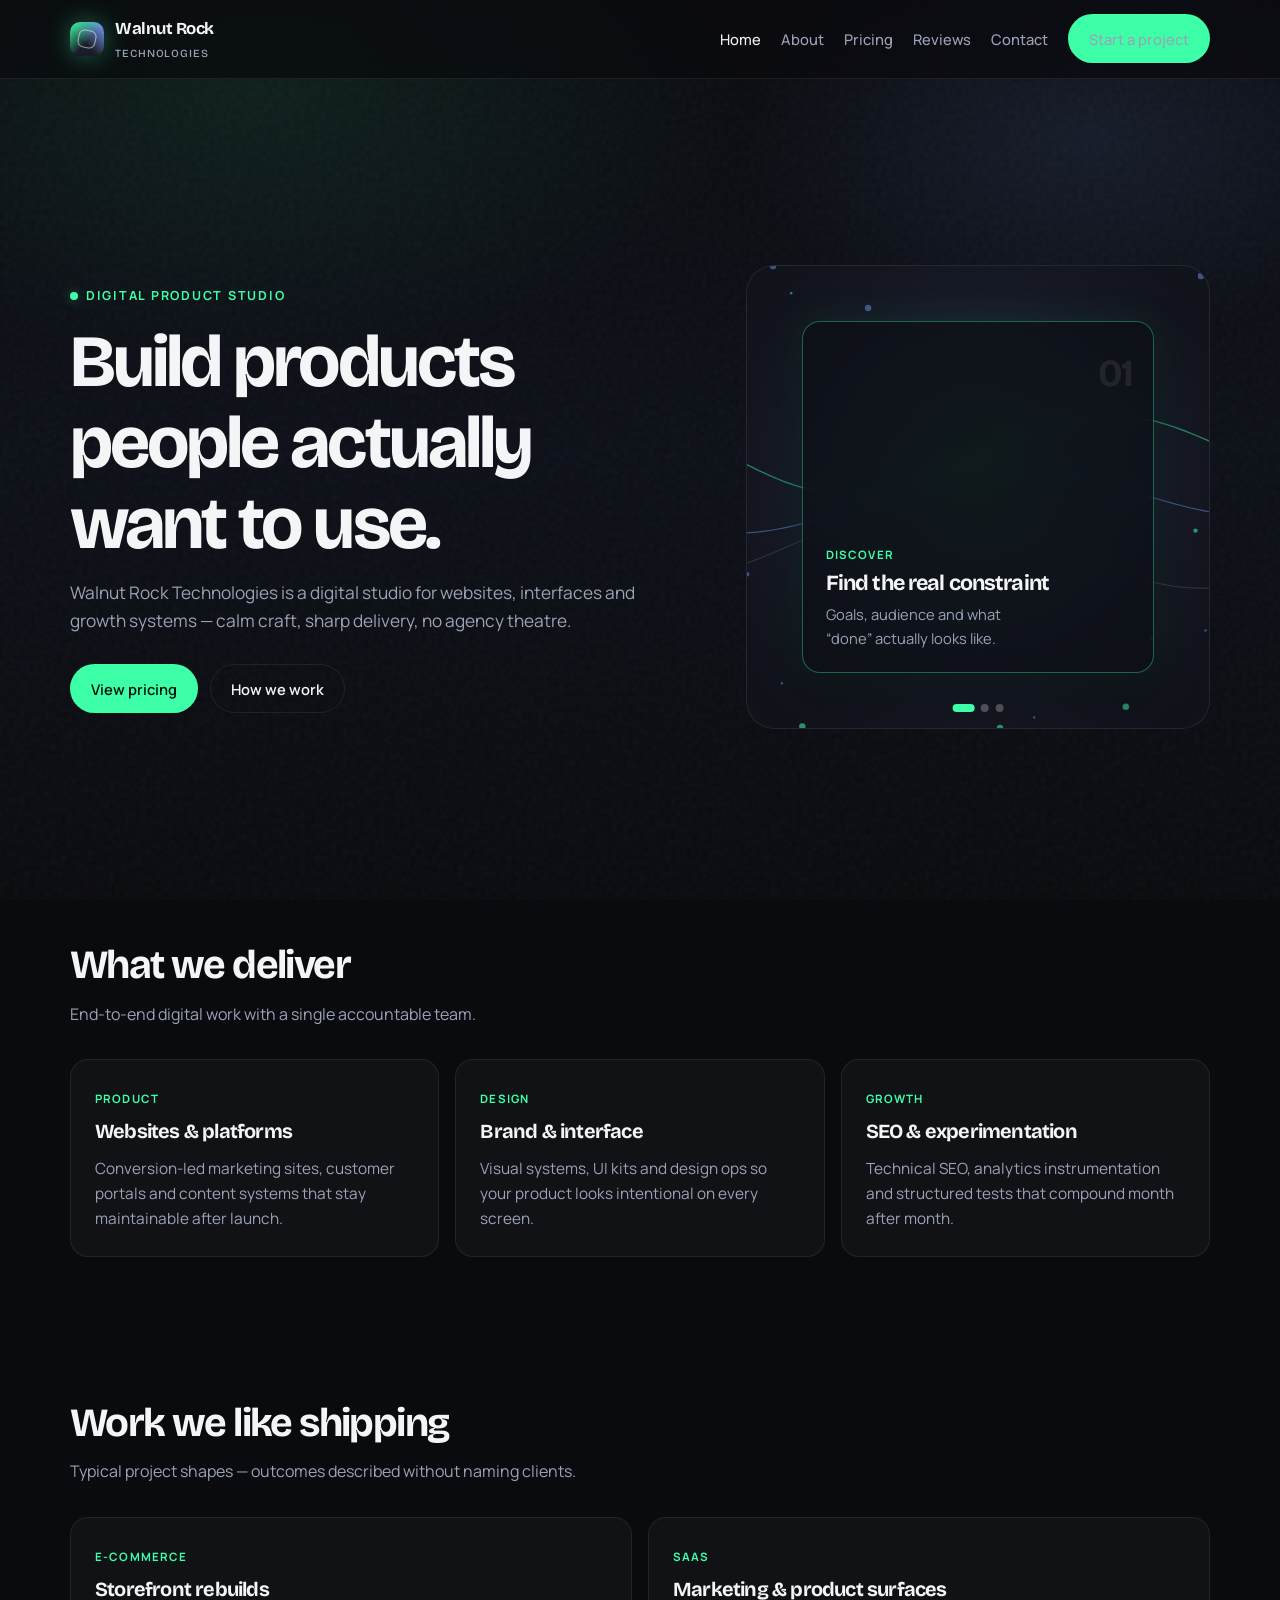
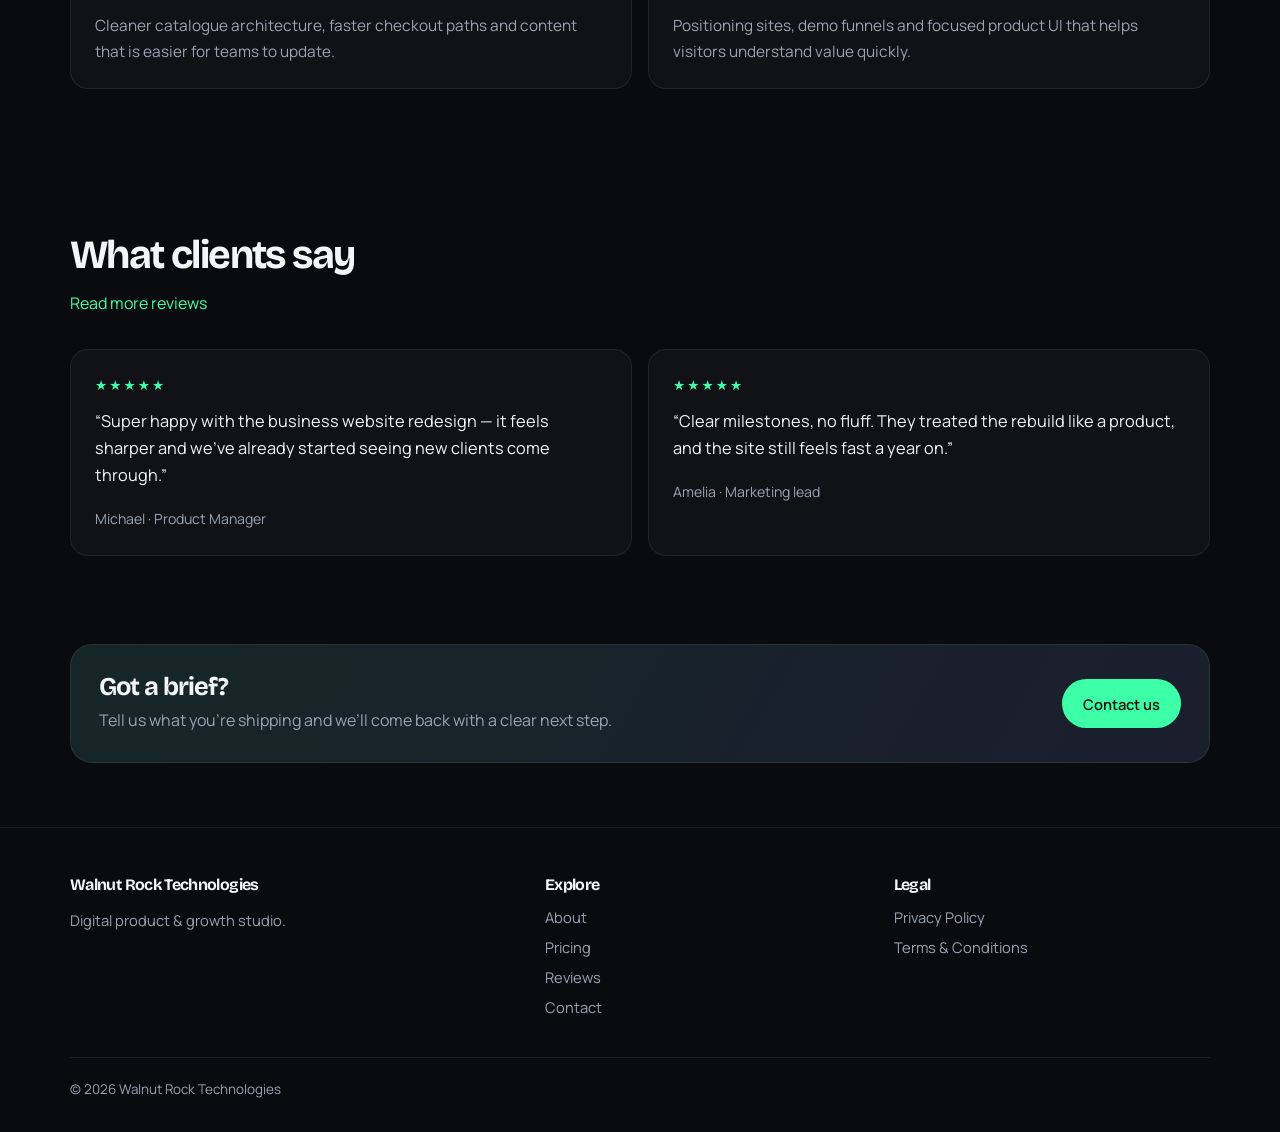
==== index.html @ b3d30205 "Force Pages rebuild with nojekyll" ====
<!DOCTYPE html>
<html lang="en-GB">
<head>
  <meta charset="utf-8" />
  <meta name="viewport" content="width=device-width, initial-scale=1" />
  <title>Walnut Rock Technologies | Digital product &amp; growth studio</title>
  <meta name="description" content="Walnut Rock Technologies designs and builds websites, product interfaces and growth systems for ambitious brands." />
  <link rel="preconnect" href="https://fonts.googleapis.com" />
  <link rel="preconnect" href="https://fonts.gstatic.com" crossorigin />
  <link href="https://fonts.googleapis.com/css2?family=Bricolage+Grotesque:opsz,wght@12..96,500;12..96,700&family=Manrope:wght@400;500;600;700&display=swap" rel="stylesheet" />
  <link rel="stylesheet" href="css/styles.css" />
</head>
<body>
  <div class="progress" aria-hidden="true"></div>
  <div class="noise" aria-hidden="true"></div>

  <header class="site-header">
    <div class="wrap nav">
      <a class="brand" href="index.html">
        <span class="brand-mark" aria-hidden="true"></span>
        <span>Walnut Rock<small>Technologies</small></span>
      </a>
      <button class="menu-toggle" type="button" aria-expanded="false" aria-label="Menu">Menu</button>
      <nav class="nav-links" aria-label="Primary">
        <a href="index.html" aria-current="page">Home</a>
        <a href="about.html">About</a>
        <a href="pricing.html">Pricing</a>
        <a href="reviews.html">Reviews</a>
        <a href="contact.html">Contact</a>
        <a class="btn btn-primary" href="contact.html">Start a project</a>
      </nav>
    </div>
  </header>

  <main>
    <section class="hero">
      <div class="wrap hero-grid">
        <div>
          <p class="eyebrow">Digital product studio</p>
          <h1>
            <span class="line"><span>Build products</span></span>
            <span class="line"><span>people actually</span></span>
            <span class="line"><span>want to use.</span></span>
          </h1>
          <p class="lead">Walnut Rock Technologies is a digital studio for websites, interfaces and growth systems — calm craft, sharp delivery, no agency theatre.</p>
          <div class="hero-actions">
            <a class="btn btn-primary" href="pricing.html">View pricing</a>
            <a class="btn btn-ghost" href="about.html">How we work</a>
          </div>
        </div>
        <aside class="hero-stage reveal" aria-label="How we work">
          <canvas class="hero-canvas" aria-hidden="true"></canvas>
          <div class="stage-stack">
            <article class="stage-card active">
              <span class="stage-index">01</span>
              <span class="tag">Discover</span>
              <h3>Find the real constraint</h3>
              <p>Goals, audience and what “done” actually looks like.</p>
            </article>
            <article class="stage-card">
              <span class="stage-index">02</span>
              <span class="tag">Craft</span>
              <h3>Shape the product</h3>
              <p>Interface, content and systems built to stay maintainable.</p>
            </article>
            <article class="stage-card">
              <span class="stage-index">03</span>
              <span class="tag">Launch</span>
              <h3>Ship, then sharpen</h3>
              <p>Go live cleanly, then improve from real signals.</p>
            </article>
          </div>
          <div class="stage-dots" role="tablist" aria-label="Process steps">
            <button type="button" aria-label="Discover" aria-current="true"></button>
            <button type="button" aria-label="Craft"></button>
            <button type="button" aria-label="Launch"></button>
          </div>
        </aside>
      </div>
    </section>

    <section class="section">
      <div class="wrap">
        <div class="section-head reveal">
          <h2>What we deliver</h2>
          <p>End-to-end digital work with a single accountable team.</p>
        </div>
        <div class="cards three">
          <article class="card reveal">
            <span class="tag">Product</span>
            <h3>Websites &amp; platforms</h3>
            <p>Conversion-led marketing sites, customer portals and content systems that stay maintainable after launch.</p>
          </article>
          <article class="card reveal">
            <span class="tag">Design</span>
            <h3>Brand &amp; interface</h3>
            <p>Visual systems, UI kits and design ops so your product looks intentional on every screen.</p>
          </article>
          <article class="card reveal">
            <span class="tag">Growth</span>
            <h3>SEO &amp; experimentation</h3>
            <p>Technical SEO, analytics instrumentation and structured tests that compound month after month.</p>
          </article>
        </div>
      </div>
    </section>

    <section class="section">
      <div class="wrap">
        <div class="section-head reveal">
          <h2>Work we like shipping</h2>
          <p>Typical project shapes — outcomes described without naming clients.</p>
        </div>
        <div class="cards two">
          <article class="card reveal">
            <span class="tag">E-commerce</span>
            <h3>Storefront rebuilds</h3>
            <p>Cleaner catalogue architecture, faster checkout paths and content that is easier for teams to update.</p>
          </article>
          <article class="card reveal">
            <span class="tag">SaaS</span>
            <h3>Marketing &amp; product surfaces</h3>
            <p>Positioning sites, demo funnels and focused product UI that helps visitors understand value quickly.</p>
          </article>
        </div>
      </div>
    </section>

    <section class="section">
      <div class="wrap">
        <div class="section-head reveal">
          <h2>What clients say</h2>
          <p><a href="reviews.html">Read more reviews</a></p>
        </div>
        <div class="cards two">
          <blockquote class="quote reveal">
            <div class="stars" aria-label="5 out of 5">★★★★★</div>
            <p>“Super happy with the business website redesign — it feels sharper and we’ve already started seeing new clients come through.”</p>
            <cite>Michael · Product Manager</cite>
          </blockquote>
          <blockquote class="quote reveal">
            <div class="stars" aria-label="5 out of 5">★★★★★</div>
            <p>“Clear milestones, no fluff. They treated the rebuild like a product, and the site still feels fast a year on.”</p>
            <cite>Amelia · Marketing lead</cite>
          </blockquote>
        </div>
      </div>
    </section>

    <div class="wrap cta-band reveal">
      <div>
        <h2>Got a brief?</h2>
        <p>Tell us what you’re shipping and we’ll come back with a clear next step.</p>
      </div>
      <a class="btn btn-primary" href="contact.html">Contact us</a>
    </div>
  </main>

  <footer class="site-footer">
    <div class="wrap footer-grid">
      <div>
        <h3>Walnut Rock Technologies</h3>
        <p>Digital product &amp; growth studio.</p>
      </div>
      <div>
        <h3>Explore</h3>
        <ul>
          <li><a href="about.html">About</a></li>
          <li><a href="pricing.html">Pricing</a></li>
          <li><a href="reviews.html">Reviews</a></li>
          <li><a href="contact.html">Contact</a></li>
        </ul>
      </div>
      <div>
        <h3>Legal</h3>
        <ul>
          <li><a href="privacy.html">Privacy Policy</a></li>
          <li><a href="terms.html">Terms &amp; Conditions</a></li>
        </ul>
      </div>
    </div>
    <div class="wrap footer-bottom">
      <span>© <span data-year></span> Walnut Rock Technologies</span>
    </div>
  </footer>
  <script src="js/main.js"></script>
</body>
</html>
---- css/styles.css ----
:root {
  --bg: #0a0b0f;
  --bg-elev: #12141c;
  --bg-card: rgba(255, 255, 255, 0.03);
  --ink: #f4f5f7;
  --muted: #9aa3b5;
  --line: rgba(255, 255, 255, 0.08);
  --accent: #3dffa8;
  --accent-dim: rgba(61, 255, 168, 0.14);
  --accent-2: #7aa2ff;
  --glow: rgba(61, 255, 168, 0.35);
  --radius: 18px;
  --max: 1140px;
  --font: "Manrope", system-ui, sans-serif;
  --display: "Bricolage Grotesque", "Manrope", sans-serif;
  --ease: cubic-bezier(0.22, 1, 0.36, 1);
}

*,
*::before,
*::after {
  box-sizing: border-box;
}

html {
  scroll-behavior: smooth;
  background: var(--bg);
}

html.js .reveal {
  opacity: 0;
  transform: translateY(28px);
  transition: opacity 0.7s var(--ease), transform 0.7s var(--ease);
}

html.js .reveal.visible {
  opacity: 1;
  transform: none;
}

body {
  margin: 0;
  font-family: var(--font);
  color: var(--ink);
  background: var(--bg);
  line-height: 1.65;
  min-height: 100vh;
  overflow-x: hidden;
}

body::before {
  content: "";
  position: fixed;
  inset: 0;
  pointer-events: none;
  z-index: 0;
  background:
    radial-gradient(900px 500px at var(--mx, 20%) var(--my, 10%), rgba(61, 255, 168, 0.08), transparent 55%),
    radial-gradient(700px 420px at 85% 15%, rgba(122, 162, 255, 0.1), transparent 50%),
    linear-gradient(180deg, #0a0b0f 0%, #0d1018 50%, #0a0b0f 100%);
}

.noise {
  position: fixed;
  inset: 0;
  pointer-events: none;
  z-index: 1;
  opacity: 0.04;
  background-image: url("data:image/svg+xml,%3Csvg viewBox='0 0 200 200' xmlns='http://www.w3.org/2000/svg'%3E%3Cfilter id='n'%3E%3CfeTurbulence type='fractalNoise' baseFrequency='0.85' numOctaves='3' stitchTiles='stitch'/%3E%3C/filter%3E%3Crect width='100%25' height='100%25' filter='url(%23n)'/%3E%3C/svg%3E");
}

.progress {
  position: fixed;
  top: 0;
  left: 0;
  height: 2px;
  width: 0%;
  z-index: 100;
  background: linear-gradient(90deg, var(--accent), var(--accent-2));
  box-shadow: 0 0 12px var(--glow);
}

.wrap {
  width: min(var(--max), calc(100% - 2rem));
  margin-inline: auto;
  position: relative;
  z-index: 2;
}

a {
  color: var(--accent);
  text-decoration: none;
  transition: color 0.2s ease;
}

a:hover {
  color: #9affd0;
}

.site-header {
  position: sticky;
  top: 0;
  z-index: 50;
  backdrop-filter: blur(18px) saturate(1.2);
  background: rgba(10, 11, 15, 0.72);
  border-bottom: 1px solid var(--line);
}

.nav {
  display: flex;
  align-items: center;
  justify-content: space-between;
  gap: 1rem;
  padding: 0.9rem 0;
}

.brand {
  display: flex;
  align-items: center;
  gap: 0.7rem;
  color: var(--ink);
  font-family: var(--display);
  font-weight: 700;
  letter-spacing: -0.03em;
  font-size: 1.05rem;
}

.brand small {
  display: block;
  font-size: 0.68rem;
  font-weight: 500;
  color: var(--muted);
  letter-spacing: 0.08em;
  text-transform: uppercase;
  margin-top: 0.1rem;
}

.brand-mark {
  width: 34px;
  height: 34px;
  border-radius: 10px;
  background:
    linear-gradient(135deg, var(--accent) 0%, transparent 55%),
    linear-gradient(225deg, var(--accent-2) 0%, #1a1d28 60%);
  box-shadow: 0 0 24px var(--glow);
  position: relative;
  overflow: hidden;
}

.brand-mark::after {
  content: "";
  position: absolute;
  inset: 8px;
  border: 1.5px solid rgba(255, 255, 255, 0.55);
  border-radius: 6px;
  transform: rotate(12deg);
}

.nav-links {
  display: flex;
  align-items: center;
  gap: 1.25rem;
}

.nav-links a {
  color: var(--muted);
  font-size: 0.92rem;
  font-weight: 500;
}

.nav-links a:hover,
.nav-links a[aria-current="page"] {
  color: var(--ink);
}

.menu-toggle {
  display: none;
  background: transparent;
  border: 1px solid var(--line);
  color: var(--ink);
  border-radius: 999px;
  padding: 0.45rem 0.9rem;
  font: inherit;
  cursor: pointer;
}

.btn {
  display: inline-flex;
  align-items: center;
  justify-content: center;
  gap: 0.45rem;
  border-radius: 999px;
  padding: 0.72rem 1.25rem;
  font-weight: 600;
  font-size: 0.92rem;
  border: 1px solid transparent;
  cursor: pointer;
  transition: transform 0.25s var(--ease), box-shadow 0.25s var(--ease), background 0.25s ease, border-color 0.25s ease;
  will-change: transform;
}

.btn-primary {
  background: var(--accent);
  color: #06140f;
  box-shadow: 0 0 0 0 var(--glow);
}

.btn-primary:hover {
  color: #06140f;
  transform: translateY(-2px);
  box-shadow: 0 10px 30px var(--glow);
}

.btn-ghost {
  background: transparent;
  color: var(--ink);
  border-color: var(--line);
}

.btn-ghost:hover {
  color: var(--ink);
  border-color: rgba(61, 255, 168, 0.4);
  background: var(--accent-dim);
}

.hero {
  position: relative;
  padding: clamp(4rem, 12vh, 7rem) 0 4rem;
  min-height: min(88vh, 820px);
  display: flex;
  align-items: center;
}

.hero-grid {
  display: grid;
  grid-template-columns: 1.15fr 0.85fr;
  gap: 3rem;
  align-items: center;
}

.eyebrow {
  display: inline-flex;
  align-items: center;
  gap: 0.5rem;
  color: var(--accent);
  font-size: 0.78rem;
  font-weight: 700;
  letter-spacing: 0.14em;
  text-transform: uppercase;
  margin: 0 0 1rem;
}

.eyebrow::before {
  content: "";
  width: 8px;
  height: 8px;
  border-radius: 50%;
  background: var(--accent);
  box-shadow: 0 0 12px var(--glow);
  animation: pulse 2s ease infinite;
}

@keyframes pulse {
  0%, 100% { transform: scale(1); opacity: 1; }
  50% { transform: scale(1.35); opacity: 0.55; }
}

h1, h2, h3 {
  font-family: var(--display);
  letter-spacing: -0.04em;
  line-height: 1.1;
  margin: 0 0 0.85rem;
}

.hero h1 {
  font-size: clamp(2.6rem, 7vw, 4.6rem);
  font-weight: 700;
  max-width: 12ch;
}

.hero h1 .line {
  display: block;
  overflow: hidden;
}

.hero h1 .line span {
  display: inline-block;
  animation: rise 0.9s var(--ease) both;
}

.hero h1 .line:nth-child(2) span { animation-delay: 0.12s; }
.hero h1 .line:nth-child(3) span { animation-delay: 0.22s; }

@keyframes rise {
  from { transform: translateY(110%); opacity: 0; }
  to { transform: translateY(0); opacity: 1; }
}

.lead {
  color: var(--muted);
  font-size: 1.08rem;
  max-width: 38rem;
  margin: 0 0 1.75rem;
}

.hero-actions {
  display: flex;
  flex-wrap: wrap;
  gap: 0.75rem;
}

.hero-stage {
  position: relative;
  aspect-ratio: 1;
  border-radius: 28px;
  background: var(--bg-elev);
  border: 1px solid var(--line);
  overflow: hidden;
  isolation: isolate;
}

.hero-canvas {
  position: absolute;
  inset: 0;
  width: 100%;
  height: 100%;
  display: block;
}

.stage-stack {
  position: absolute;
  inset: 12%;
  perspective: 900px;
}

.stage-card {
  position: absolute;
  inset: 0;
  border-radius: 18px;
  border: 1px solid rgba(255, 255, 255, 0.14);
  background: rgba(12, 14, 20, 0.72);
  backdrop-filter: blur(12px);
  padding: 1.35rem 1.4rem;
  display: flex;
  flex-direction: column;
  justify-content: flex-end;
  opacity: 0;
  transform: translateY(28px) scale(0.94) rotateX(8deg);
  transition: opacity 0.7s var(--ease), transform 0.7s var(--ease), border-color 0.4s ease;
  pointer-events: none;
}

.stage-card.active {
  opacity: 1;
  transform: translateY(0) scale(1) rotateX(0deg);
  border-color: rgba(61, 255, 168, 0.35);
  box-shadow: 0 20px 50px rgba(0, 0, 0, 0.35), 0 0 40px rgba(61, 255, 168, 0.08);
}

.stage-card .stage-index {
  position: absolute;
  top: 1.2rem;
  right: 1.3rem;
  font-family: var(--display);
  font-size: 2.4rem;
  font-weight: 700;
  color: rgba(255, 255, 255, 0.08);
  letter-spacing: -0.06em;
}

.stage-card .tag { margin-bottom: 0.5rem; }

.stage-card h3 {
  margin: 0 0 0.35rem;
  font-size: 1.35rem;
}

.stage-card p {
  margin: 0;
  color: var(--muted);
  font-size: 0.92rem;
  max-width: 22ch;
}

.stage-dots {
  position: absolute;
  left: 50%;
  bottom: 1rem;
  transform: translateX(-50%);
  display: flex;
  gap: 0.4rem;
  z-index: 2;
}

.stage-dots button {
  width: 8px;
  height: 8px;
  border-radius: 999px;
  border: 0;
  padding: 0;
  background: rgba(255, 255, 255, 0.25);
  cursor: pointer;
  transition: width 0.35s var(--ease), background 0.35s ease;
}

.stage-dots button[aria-current="true"] {
  width: 22px;
  background: var(--accent);
}

.section {
  padding: 4.5rem 0;
  position: relative;
  z-index: 2;
}

.section-head {
  margin-bottom: 2rem;
  max-width: 36rem;
}

.section-head h2 {
  font-size: clamp(1.8rem, 3.5vw, 2.5rem);
}

.section-head p {
  color: var(--muted);
  margin: 0;
}

.cards {
  display: grid;
  gap: 1rem;
}

.cards.three { grid-template-columns: repeat(3, 1fr); }
.cards.two { grid-template-columns: repeat(2, 1fr); }

.card {
  background: var(--bg-card);
  border: 1px solid var(--line);
  border-radius: var(--radius);
  padding: 1.5rem;
  transition: transform 0.35s var(--ease), border-color 0.35s ease, background 0.35s ease;
  position: relative;
  overflow: hidden;
}

.card::before {
  content: "";
  position: absolute;
  inset: 0;
  background: radial-gradient(500px 180px at var(--cx, 50%) var(--cy, 0%), rgba(61, 255, 168, 0.12), transparent 55%);
  opacity: 0;
  transition: opacity 0.35s ease;
  pointer-events: none;
}

.card:hover {
  transform: translateY(-6px);
  border-color: rgba(61, 255, 168, 0.28);
  background: rgba(255, 255, 255, 0.045);
}

.card:hover::before { opacity: 1; }

.tag {
  display: inline-block;
  font-size: 0.72rem;
  font-weight: 700;
  letter-spacing: 0.1em;
  text-transform: uppercase;
  color: var(--accent);
  margin-bottom: 0.75rem;
}

.card h3 {
  font-size: 1.25rem;
}

.card p {
  color: var(--muted);
  margin: 0;
  font-size: 0.96rem;
}

.quote {
  margin: 0;
  padding: 1.5rem;
  border-radius: var(--radius);
  border: 1px solid var(--line);
  background: var(--bg-card);
}

.stars {
  color: var(--accent);
  letter-spacing: 0.15em;
  margin-bottom: 0.75rem;
  font-size: 0.85rem;
}

.quote p {
  margin: 0 0 1rem;
  font-size: 1.02rem;
}

.quote cite {
  color: var(--muted);
  font-style: normal;
  font-size: 0.88rem;
}

.page-hero {
  padding: 4rem 0 1rem;
  position: relative;
  z-index: 2;
}

.page-hero h1 {
  font-size: clamp(2.2rem, 5vw, 3.4rem);
}

.pricing-card ul {
  list-style: none;
  padding: 0;
  margin: 1.25rem 0 1.5rem;
}

.pricing-card li {
  padding: 0.45rem 0;
  border-bottom: 1px solid var(--line);
  color: var(--muted);
  font-size: 0.94rem;
}

.pricing-card li::before {
  content: "✓ ";
  color: var(--accent);
  font-weight: 700;
}

.price {
  font-family: var(--display);
  font-size: 2.2rem;
  font-weight: 700;
  letter-spacing: -0.04em;
  margin: 0.4rem 0 0.8rem;
}

.price span {
  font-size: 0.95rem;
  color: var(--muted);
  font-weight: 500;
  letter-spacing: 0;
}

.pricing-card.featured {
  border-color: rgba(61, 255, 168, 0.35);
  box-shadow: 0 0 40px rgba(61, 255, 168, 0.08);
}

.prose {
  max-width: 42rem;
  color: var(--muted);
}

.prose h2 {
  color: var(--ink);
  margin-top: 2rem;
  font-size: 1.35rem;
}

.prose ul {
  padding-left: 1.1rem;
}

.cta-band {
  display: flex;
  align-items: center;
  justify-content: space-between;
  gap: 1.5rem;
  padding: 1.75rem;
  margin: 1rem auto 4rem;
  border-radius: 22px;
  border: 1px solid var(--line);
  background:
    linear-gradient(120deg, rgba(61, 255, 168, 0.08), rgba(122, 162, 255, 0.08)),
    var(--bg-elev);
  position: relative;
  z-index: 2;
}

.cta-band h2 {
  margin-bottom: 0.35rem;
  font-size: 1.6rem;
}

.cta-band p {
  margin: 0;
  color: var(--muted);
}

.contact-box {
  display: grid;
  gap: 0.85rem;
}

.contact-box input,
.contact-box textarea {
  width: 100%;
  border-radius: 12px;
  border: 1px solid var(--line);
  background: rgba(255, 255, 255, 0.03);
  color: var(--ink);
  padding: 0.85rem 1rem;
  font: inherit;
  outline: none;
  transition: border-color 0.2s ease, box-shadow 0.2s ease;
}

.contact-box input:focus,
.contact-box textarea:focus {
  border-color: rgba(61, 255, 168, 0.45);
  box-shadow: 0 0 0 3px var(--accent-dim);
}

.contact-box textarea {
  min-height: 120px;
  resize: vertical;
}

.form-note {
  color: var(--muted);
  font-size: 0.88rem;
  margin: 0.5rem 0 0;
}

.site-footer {
  border-top: 1px solid var(--line);
  padding: 3rem 0 2rem;
  position: relative;
  z-index: 2;
  color: var(--muted);
  font-size: 0.92rem;
}

.footer-grid {
  display: grid;
  grid-template-columns: 1.4fr 1fr 1fr;
  gap: 2rem;
  margin-bottom: 2rem;
}

.site-footer h3 {
  color: var(--ink);
  font-size: 1rem;
  margin-bottom: 0.75rem;
}

.site-footer ul {
  list-style: none;
  padding: 0;
  margin: 0;
}

.site-footer li {
  margin: 0.35rem 0;
}

.site-footer a {
  color: var(--muted);
}

.site-footer a:hover {
  color: var(--accent);
}

.footer-bottom {
  display: flex;
  flex-wrap: wrap;
  gap: 0.75rem 1.5rem;
  justify-content: space-between;
  padding-top: 1.25rem;
  border-top: 1px solid var(--line);
  font-size: 0.84rem;
}

@media (max-width: 900px) {
  .hero-grid,
  .cards.three,
  .cards.two,
  .footer-grid {
    grid-template-columns: 1fr;
  }

  .menu-toggle { display: inline-flex; }

  .nav-links {
    display: none;
    position: absolute;
    top: 100%;
    left: 0;
    right: 0;
    flex-direction: column;
    align-items: stretch;
    padding: 1rem;
    background: rgba(10, 11, 15, 0.96);
    border-bottom: 1px solid var(--line);
  }

  .nav-links.open { display: flex; }

  .cta-band {
    flex-direction: column;
    align-items: flex-start;
  }
}

@media (prefers-reduced-motion: reduce) {
  html { scroll-behavior: auto; }
  html.js .reveal,
  .hero h1 .line span,
  .eyebrow::before {
    animation: none !important;
    transition: none !important;
    opacity: 1 !important;
    transform: none !important;
  }
  .stage-card { opacity: 1; transform: none; }
}
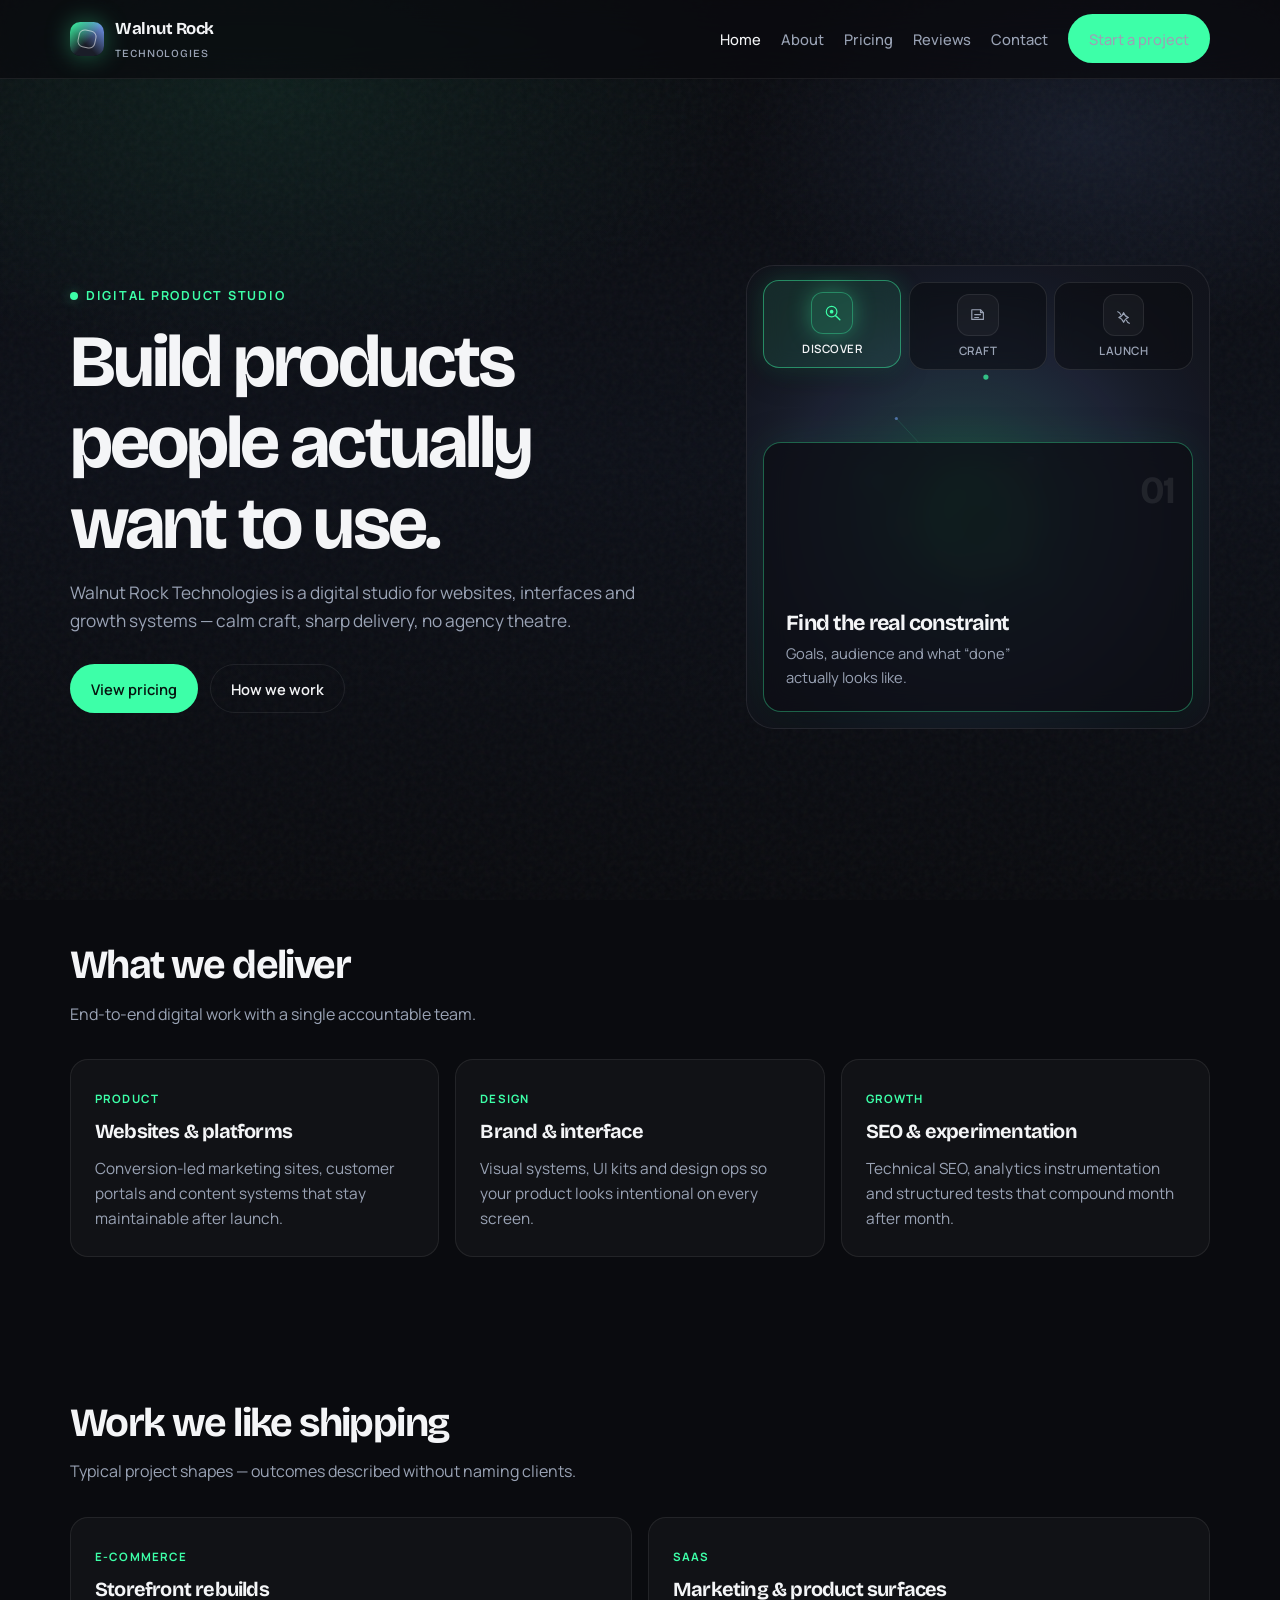
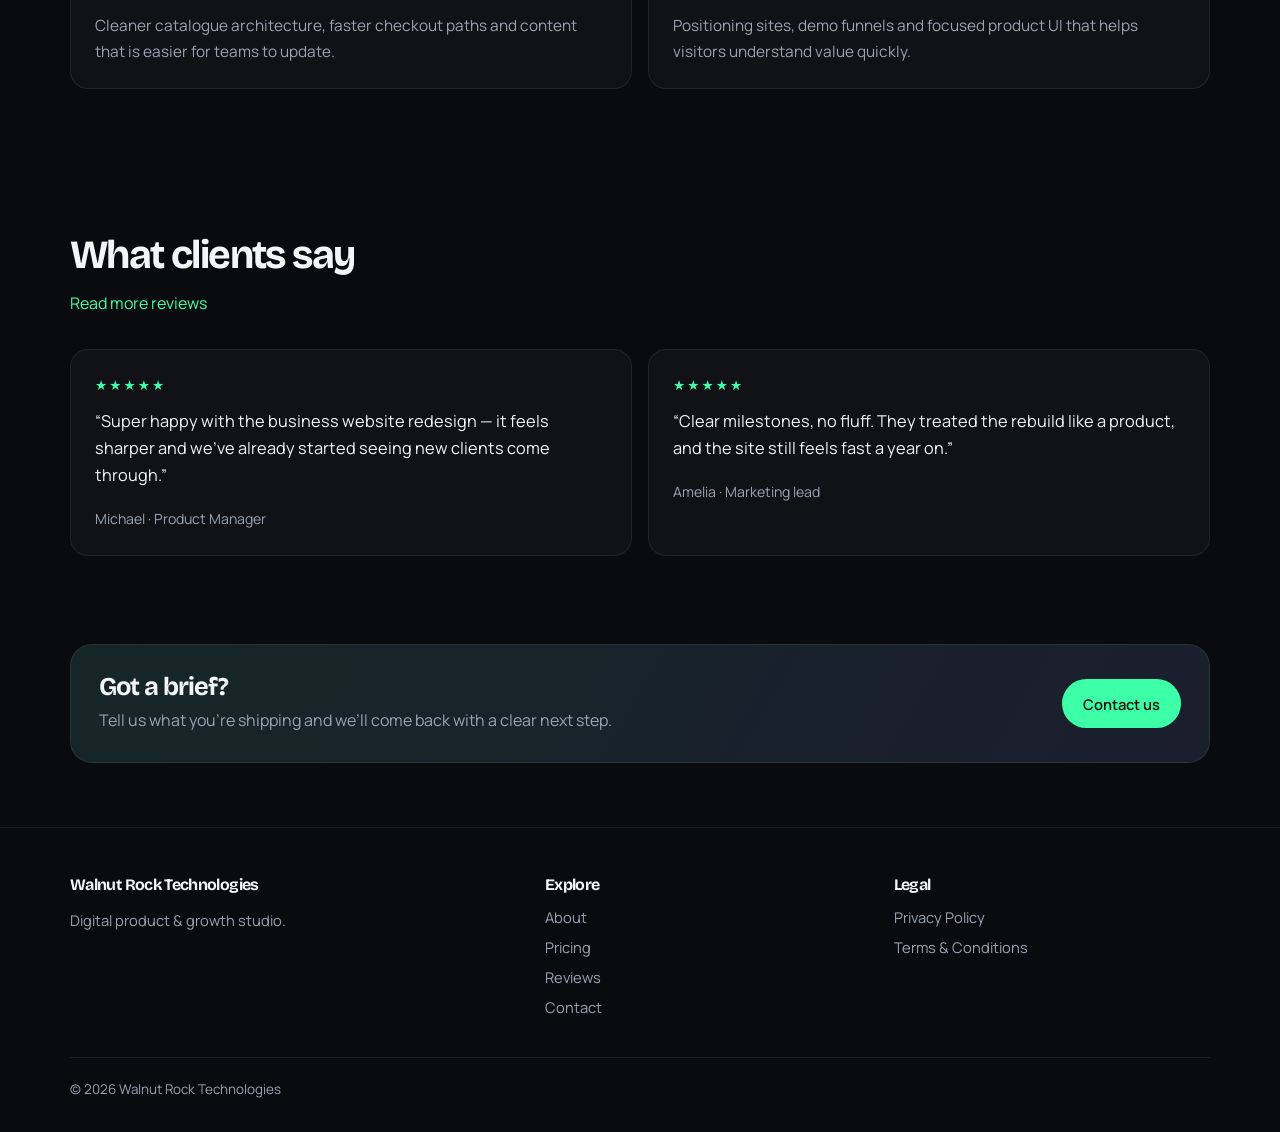
==== commit 069012a6: "Update hero stage icons + drop sterling note" ====
--- a/index.html
+++ b/index.html
@@ -8,7 +8,7 @@
   <link rel="preconnect" href="https://fonts.googleapis.com" />
   <link rel="preconnect" href="https://fonts.gstatic.com" crossorigin />
   <link href="https://fonts.googleapis.com/css2?family=Bricolage+Grotesque:opsz,wght@12..96,500;12..96,700&family=Manrope:wght@400;500;600;700&display=swap" rel="stylesheet" />
-  <link rel="stylesheet" href="css/styles.css" />
+  <link rel="stylesheet" href="css/styles.css?v=3" />
 </head>
 <body>
   <div class="progress" aria-hidden="true"></div>
@@ -48,32 +48,55 @@
             <a class="btn btn-ghost" href="about.html">How we work</a>
           </div>
         </div>
-        <aside class="hero-stage reveal" aria-label="How we work">
+        <aside class="hero-stage reveal" aria-label="How we work" data-step="0">
           <canvas class="hero-canvas" aria-hidden="true"></canvas>
+          <div class="stage-rail" role="tablist" aria-label="Process steps">
+            <button type="button" class="stage-rail-btn is-active" aria-label="Discover" aria-current="true" data-step="0">
+              <span class="stage-icon" aria-hidden="true">
+                <svg viewBox="0 0 48 48" fill="none">
+                  <circle cx="22" cy="22" r="11" stroke="currentColor" stroke-width="2.4"/>
+                  <path d="M30.5 30.5 39 39" stroke="currentColor" stroke-width="2.8" stroke-linecap="round"/>
+                  <circle cx="22" cy="22" r="3.8" fill="currentColor"/>
+                </svg>
+              </span>
+              <span>Discover</span>
+            </button>
+            <button type="button" class="stage-rail-btn" aria-label="Craft" data-step="1">
+              <span class="stage-icon" aria-hidden="true">
+                <svg viewBox="0 0 48 48" fill="none">
+                  <path d="M12 34V14h18l6 6v14H12Z" stroke="currentColor" stroke-width="2.4" stroke-linejoin="round"/>
+                  <path d="M30 14v6h6" stroke="currentColor" stroke-width="2.4" stroke-linejoin="round"/>
+                  <path d="M18 24h12M18 30h8" stroke="currentColor" stroke-width="2.4" stroke-linecap="round"/>
+                </svg>
+              </span>
+              <span>Craft</span>
+            </button>
+            <button type="button" class="stage-rail-btn" aria-label="Launch" data-step="2">
+              <span class="stage-icon" aria-hidden="true">
+                <svg viewBox="0 0 48 48" fill="none">
+                  <path d="M14 30c4-1 8-5 10-10 2 5 6 9 10 10-4 1-8 5-10 10-2-5-6-9-10-10Z" stroke="currentColor" stroke-width="2.4" stroke-linejoin="round"/>
+                  <path d="M12 18c3 1 5 3 6 6M30 36c1 3 3 5 6 6" stroke="currentColor" stroke-width="2.4" stroke-linecap="round"/>
+                </svg>
+              </span>
+              <span>Launch</span>
+            </button>
+          </div>
           <div class="stage-stack">
             <article class="stage-card active">
               <span class="stage-index">01</span>
-              <span class="tag">Discover</span>
               <h3>Find the real constraint</h3>
               <p>Goals, audience and what “done” actually looks like.</p>
             </article>
             <article class="stage-card">
               <span class="stage-index">02</span>
-              <span class="tag">Craft</span>
               <h3>Shape the product</h3>
               <p>Interface, content and systems built to stay maintainable.</p>
             </article>
             <article class="stage-card">
               <span class="stage-index">03</span>
-              <span class="tag">Launch</span>
               <h3>Ship, then sharpen</h3>
               <p>Go live cleanly, then improve from real signals.</p>
             </article>
-          </div>
-          <div class="stage-dots" role="tablist" aria-label="Process steps">
-            <button type="button" aria-label="Discover" aria-current="true"></button>
-            <button type="button" aria-label="Craft"></button>
-            <button type="button" aria-label="Launch"></button>
           </div>
         </aside>
       </div>
@@ -183,6 +206,6 @@
       <span>© <span data-year></span> Walnut Rock Technologies</span>
     </div>
   </footer>
-  <script src="js/main.js"></script>
+  <script src="js/main.js?v=3"></script>
 </body>
 </html>
--- a/css/styles.css
+++ b/css/styles.css
@@ -325,12 +325,87 @@
   width: 100%;
   height: 100%;
   display: block;
+  z-index: 0;
+}
+
+.stage-rail {
+  position: absolute;
+  top: 1rem;
+  left: 1rem;
+  right: 1rem;
+  z-index: 3;
+  display: grid;
+  grid-template-columns: repeat(3, 1fr);
+  gap: 0.45rem;
+}
+
+.stage-rail-btn {
+  appearance: none;
+  border: 1px solid rgba(255, 255, 255, 0.1);
+  background: rgba(10, 11, 15, 0.55);
+  backdrop-filter: blur(10px);
+  color: var(--muted);
+  border-radius: 16px;
+  padding: 0.7rem 0.4rem 0.55rem;
+  cursor: pointer;
+  display: flex;
+  flex-direction: column;
+  align-items: center;
+  gap: 0.35rem;
+  font: inherit;
+  font-size: 0.72rem;
+  font-weight: 600;
+  letter-spacing: 0.04em;
+  text-transform: uppercase;
+  transition: border-color 0.35s ease, color 0.35s ease, background 0.35s ease, transform 0.35s var(--ease), box-shadow 0.35s ease;
+}
+
+.stage-rail-btn .stage-icon {
+  width: 2.6rem;
+  height: 2.6rem;
+  color: inherit;
+  display: grid;
+  place-items: center;
+  border-radius: 12px;
+  background: rgba(255, 255, 255, 0.04);
+  border: 1px solid rgba(255, 255, 255, 0.08);
+  transition: transform 0.45s var(--ease), color 0.35s ease, background 0.35s ease, box-shadow 0.45s ease, border-color 0.35s ease;
+}
+
+.stage-rail-btn .stage-icon svg {
+  width: 1.45rem;
+  height: 1.45rem;
+}
+
+.stage-rail-btn.is-active {
+  color: var(--ink);
+  border-color: rgba(61, 255, 168, 0.45);
+  background: rgba(61, 255, 168, 0.1);
+  box-shadow: 0 10px 28px rgba(0, 0, 0, 0.25), 0 0 24px rgba(61, 255, 168, 0.18);
+  transform: translateY(-2px);
+}
+
+.stage-rail-btn.is-active .stage-icon {
+  color: var(--accent);
+  background: var(--accent-dim);
+  border-color: rgba(61, 255, 168, 0.35);
+  box-shadow: 0 0 22px rgba(61, 255, 168, 0.35);
+  animation: icon-pop 0.55s var(--ease);
+}
+
+.stage-rail-btn:hover {
+  color: var(--ink);
+  border-color: rgba(255, 255, 255, 0.22);
 }
 
 .stage-stack {
   position: absolute;
-  inset: 12%;
+  left: 1rem;
+  right: 1rem;
+  bottom: 1rem;
+  top: 38%;
   perspective: 900px;
+  z-index: 2;
 }
 
 .stage-card {
@@ -338,7 +413,7 @@
   inset: 0;
   border-radius: 18px;
   border: 1px solid rgba(255, 255, 255, 0.14);
-  background: rgba(12, 14, 20, 0.72);
+  background: rgba(12, 14, 20, 0.78);
   backdrop-filter: blur(12px);
   padding: 1.35rem 1.4rem;
   display: flex;
@@ -359,8 +434,8 @@
 
 .stage-card .stage-index {
   position: absolute;
-  top: 1.2rem;
-  right: 1.3rem;
+  top: 1rem;
+  right: 1.15rem;
   font-family: var(--display);
   font-size: 2.4rem;
   font-weight: 700;
@@ -368,8 +443,6 @@
   letter-spacing: -0.06em;
 }
 
-.stage-card .tag { margin-bottom: 0.5rem; }
-
 .stage-card h3 {
   margin: 0 0 0.35rem;
   font-size: 1.35rem;
@@ -379,33 +452,13 @@
   margin: 0;
   color: var(--muted);
   font-size: 0.92rem;
-  max-width: 22ch;
-}
-
-.stage-dots {
-  position: absolute;
-  left: 50%;
-  bottom: 1rem;
-  transform: translateX(-50%);
-  display: flex;
-  gap: 0.4rem;
-  z-index: 2;
-}
-
-.stage-dots button {
-  width: 8px;
-  height: 8px;
-  border-radius: 999px;
-  border: 0;
-  padding: 0;
-  background: rgba(255, 255, 255, 0.25);
-  cursor: pointer;
-  transition: width 0.35s var(--ease), background 0.35s ease;
-}
-
-.stage-dots button[aria-current="true"] {
-  width: 22px;
-  background: var(--accent);
+  max-width: 28ch;
+}
+
+@keyframes icon-pop {
+  0% { transform: scale(0.72); }
+  60% { transform: scale(1.12); }
+  100% { transform: scale(1); }
 }
 
 .section {
@@ -727,4 +780,8 @@
     transform: none !important;
   }
   .stage-card { opacity: 1; transform: none; }
-}
+  .stage-rail-btn.is-active .stage-icon {
+    animation: none !important;
+    transform: none !important;
+  }
+}
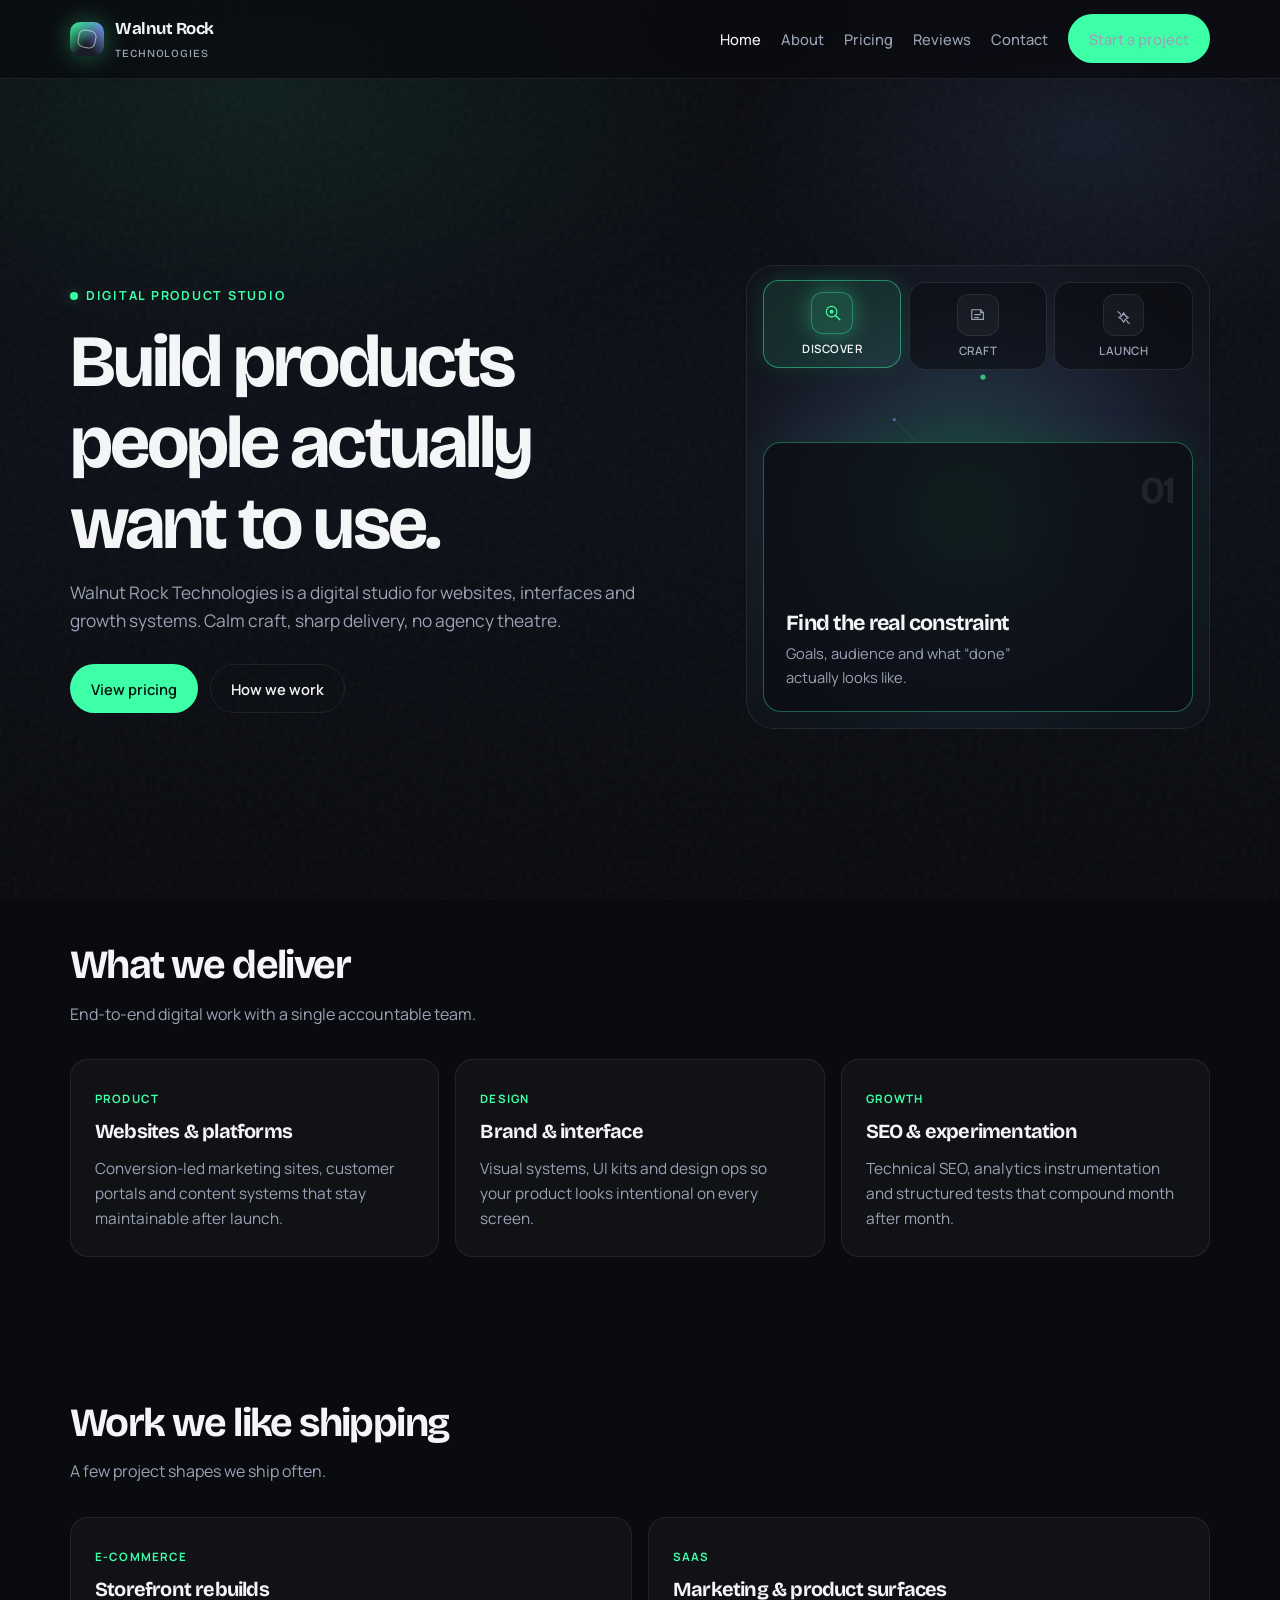
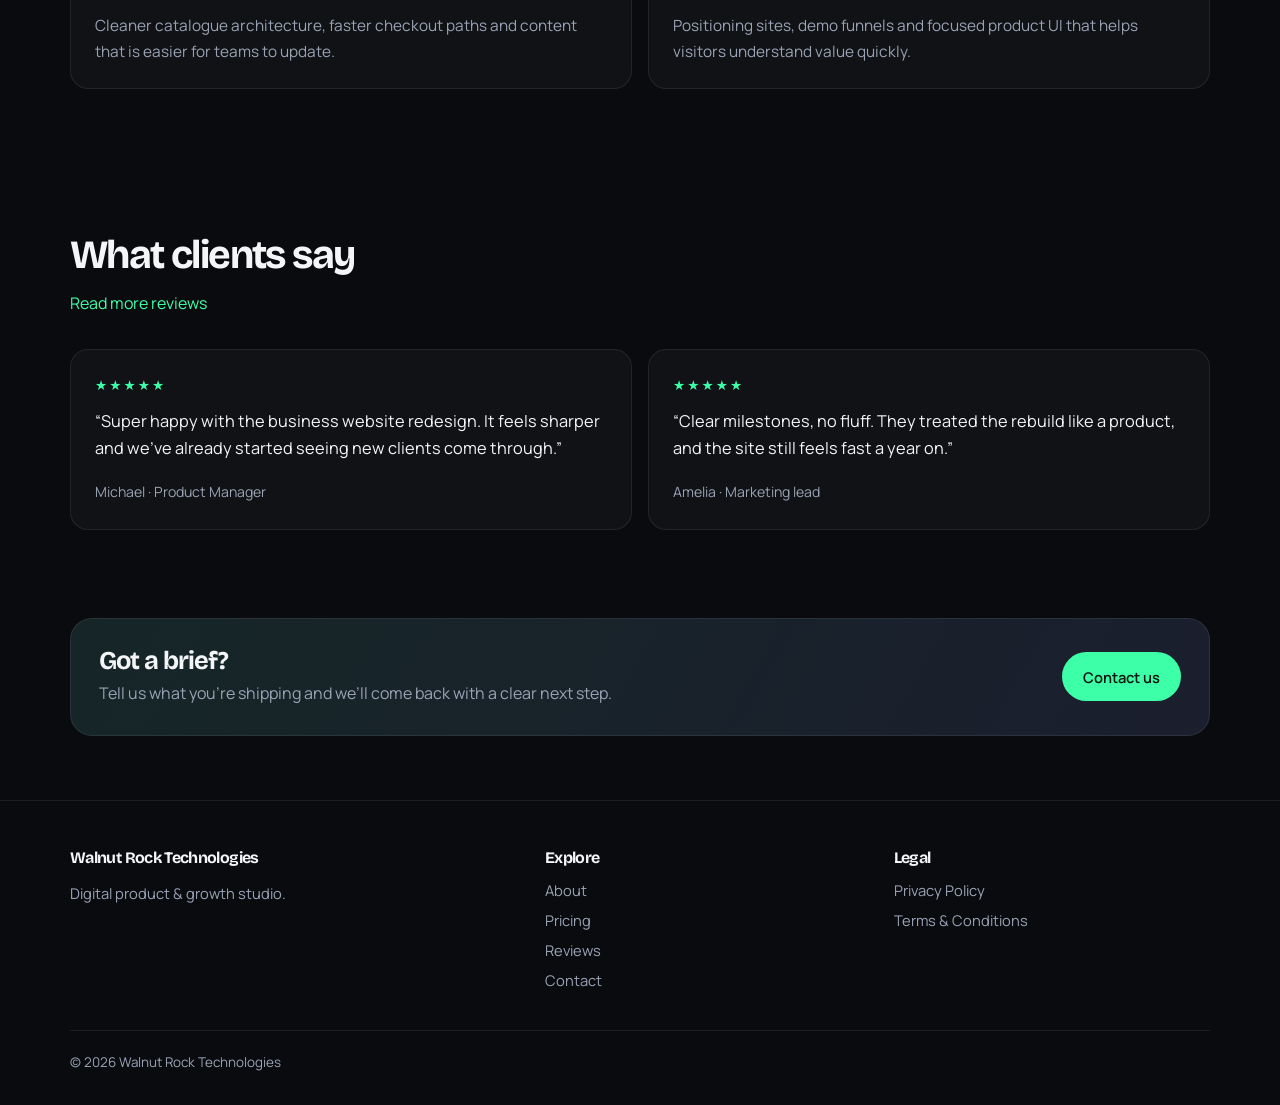
==== commit f55a1cb1: "Drop em dashes and anonymous-feedback wording" ====
--- a/index.html
+++ b/index.html
@@ -8,7 +8,7 @@
   <link rel="preconnect" href="https://fonts.googleapis.com" />
   <link rel="preconnect" href="https://fonts.gstatic.com" crossorigin />
   <link href="https://fonts.googleapis.com/css2?family=Bricolage+Grotesque:opsz,wght@12..96,500;12..96,700&family=Manrope:wght@400;500;600;700&display=swap" rel="stylesheet" />
-  <link rel="stylesheet" href="css/styles.css?v=3" />
+  <link rel="stylesheet" href="css/styles.css?v=4" />
 </head>
 <body>
   <div class="progress" aria-hidden="true"></div>
@@ -42,7 +42,7 @@
             <span class="line"><span>people actually</span></span>
             <span class="line"><span>want to use.</span></span>
           </h1>
-          <p class="lead">Walnut Rock Technologies is a digital studio for websites, interfaces and growth systems — calm craft, sharp delivery, no agency theatre.</p>
+          <p class="lead">Walnut Rock Technologies is a digital studio for websites, interfaces and growth systems. Calm craft, sharp delivery, no agency theatre.</p>
           <div class="hero-actions">
             <a class="btn btn-primary" href="pricing.html">View pricing</a>
             <a class="btn btn-ghost" href="about.html">How we work</a>
@@ -132,7 +132,7 @@
       <div class="wrap">
         <div class="section-head reveal">
           <h2>Work we like shipping</h2>
-          <p>Typical project shapes — outcomes described without naming clients.</p>
+          <p>A few project shapes we ship often.</p>
         </div>
         <div class="cards two">
           <article class="card reveal">
@@ -158,7 +158,7 @@
         <div class="cards two">
           <blockquote class="quote reveal">
             <div class="stars" aria-label="5 out of 5">★★★★★</div>
-            <p>“Super happy with the business website redesign — it feels sharper and we’ve already started seeing new clients come through.”</p>
+            <p>“Super happy with the business website redesign. It feels sharper and we’ve already started seeing new clients come through.”</p>
             <cite>Michael · Product Manager</cite>
           </blockquote>
           <blockquote class="quote reveal">
@@ -206,6 +206,6 @@
       <span>© <span data-year></span> Walnut Rock Technologies</span>
     </div>
   </footer>
-  <script src="js/main.js?v=3"></script>
+  <script src="js/main.js?v=4"></script>
 </body>
 </html>
